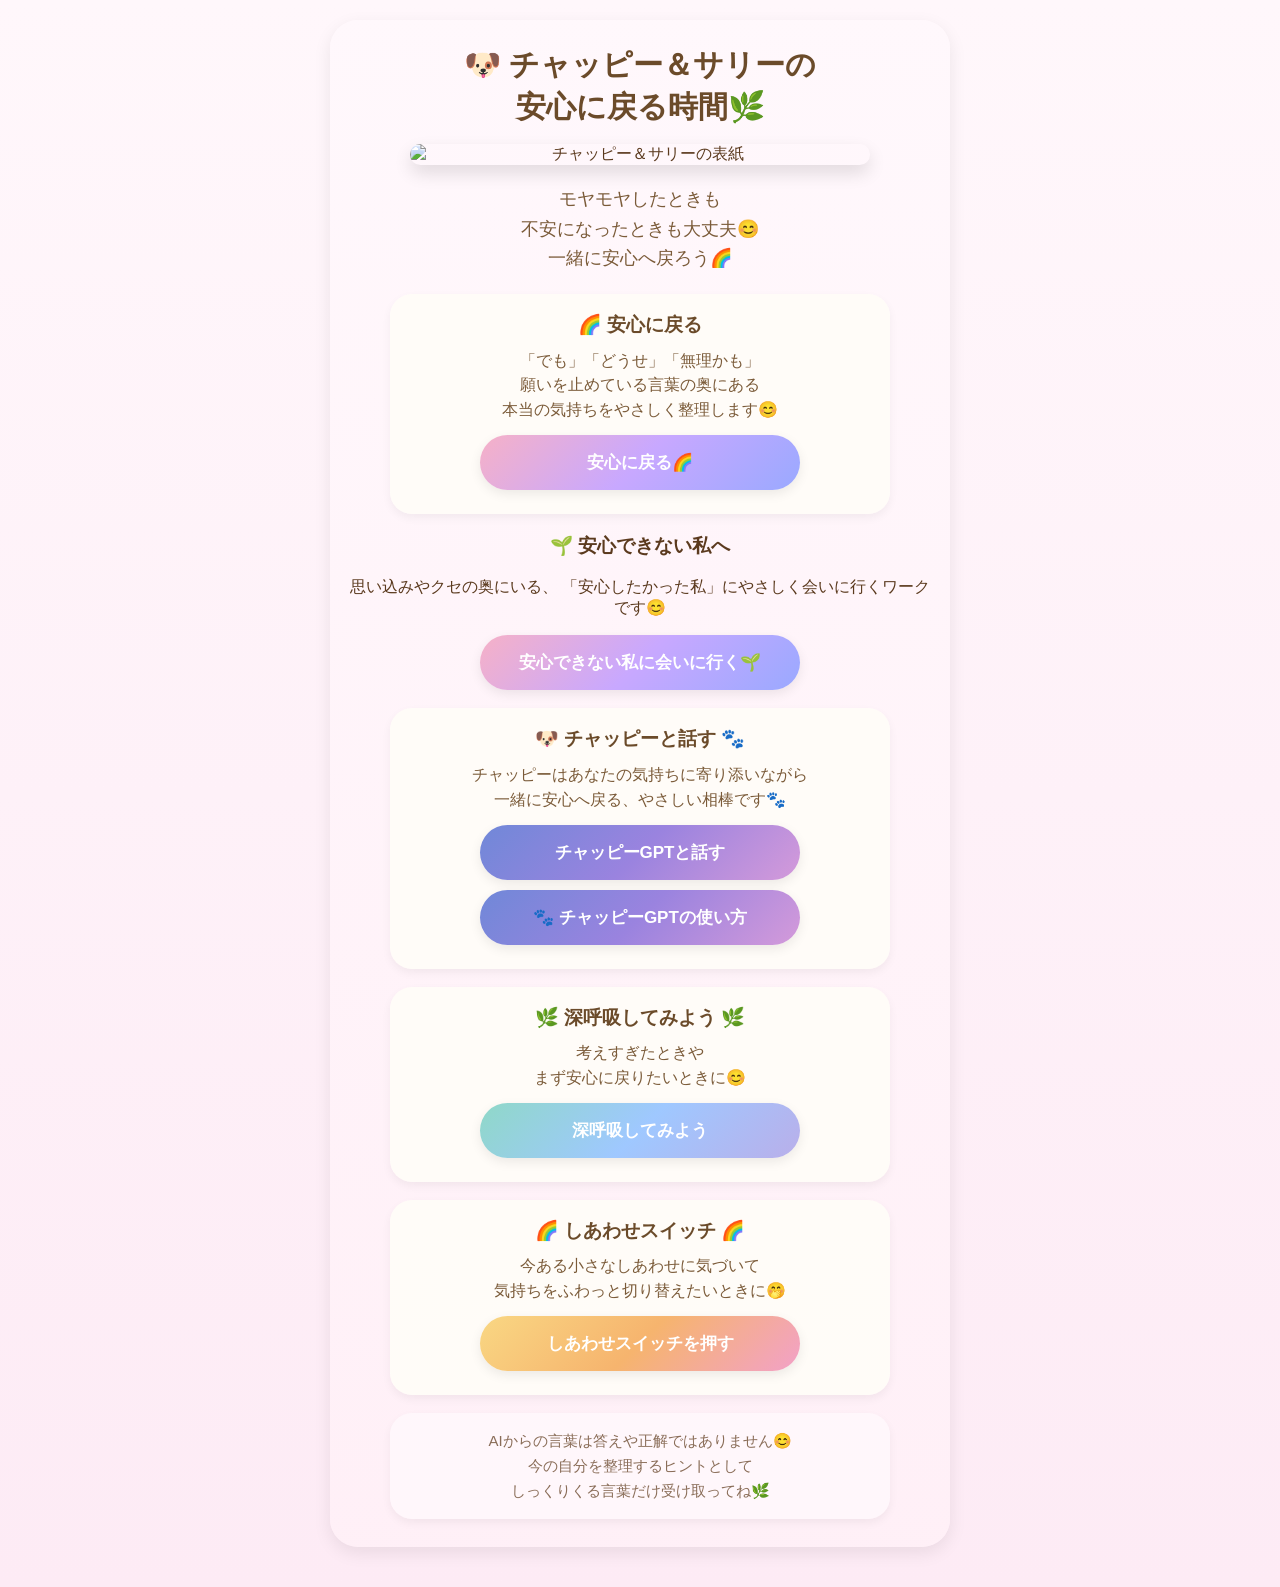
==== index.html @ 5dc24548 "Update heading and replace link with button" ====
<!DOCTYPE html>
<html lang="ja">
<head>
  <meta charset="UTF-8">

  <meta
    name="viewport"
    content="width=device-width, initial-scale=1.0"
  >

  <title>チャッピー＆サリーの安心ナビ</title>

  <link rel="stylesheet" href="bossindex.css">
</head>

<body>

  <div class="main-card">

    <h1>
      🐶 チャッピー＆サリーの<br>
      安心に戻る時間🌿
    </h1>

    <img
      src="https://raw.githubusercontent.com/Chappy-Sally/chappy-sally-images/main/covers/CS_hyousi.jpg"
      class="hero-img"
      alt="チャッピー＆サリーの表紙"
    >

    <p class="desc">
      モヤモヤしたときも<br>
      不安になったときも大丈夫😊<br>
      一緒に安心へ戻ろう🌈
    </p>


    <!-- 1. 安心に戻る -->
    <div class="guide-box">

      <div class="guide-title">
        🌈 安心に戻る
      </div>

      <div class="guide-text">
        「でも」「どうせ」「無理かも」<br>
        願いを止めている言葉の奥にある<br>
        本当の気持ちをやさしく整理します😊
      </div>

      <button
        class="btn-purple"
        onclick="location.href='boss-anshin.html'"
      >
        安心に戻る🌈
      </button>

    </div>

   <div class="menu-card">
   <h3>🌱 安心できない私へ</h3>

  <p>
    思い込みやクセの奥にいる、
    「安心したかった私」にやさしく会いに行くワークです😊
  </p>

   <button
  class="btn-purple"
  onclick="location.href='anshin-me.html'"
>
  安心できない私に会いに行く🌱
   </button>
     
   </div>

    <!-- 2. チャッピーGPT -->
    <div class="guide-box">

      <div class="guide-title">
        🐶 チャッピーと話す 🐾
      </div>

      <div class="guide-text">
        チャッピーはあなたの気持ちに寄り添いながら<br>
        一緒に安心へ戻る、やさしい相棒です🐾
      </div>

      <button
        class="btn-chappy"
        onclick="openChappyGPT()"
      >
        チャッピーGPTと話す
      </button>

    <button
  class="btn-chappy guide-btn"
  onclick="toggleChappyGuide()"
>
  🐾 チャッピーGPTの使い方
</button>

<div
  id="chappyGuide"
  class="guide-image-wrap"
  style="display:none;"
>
  
  <img
    src="https://raw.githubusercontent.com/Chappy-Sally/chappy-sally-images/main/covers/cs_tukaikata_c.png"
    alt="チャッピーGPTの使い方"
    class="guide-image"
  >
</div>
      
    </div>


    <!-- 3. 深呼吸 -->
    <div class="guide-box">

      <div class="guide-title">
        🌿 深呼吸してみよう 🌿
      </div>

      <div class="guide-text">
        考えすぎたときや<br>
        まず安心に戻りたいときに😊
      </div>

      <button
        class="btn-breath"
        onclick="location.href='shinkokyu.html'"
      >
        深呼吸してみよう
      </button>

    </div>


    <!-- 4. しあわせスイッチ -->
    <div class="guide-box">

      <div class="guide-title">
        🌈 しあわせスイッチ 🌈
      </div>

      <div class="guide-text">
        今ある小さなしあわせに気づいて<br>
        気持ちをふわっと切り替えたいときに🤭
      </div>

      <button
        class="btn-switch"
        onclick="location.href='switch.html'"
      >
        しあわせスイッチを押す
      </button>

    </div>


    <!-- 大切なこと -->
    <div class="important-box">
      AIからの言葉は答えや正解ではありません😊<br>
      今の自分を整理するヒントとして<br>
      しっくりくる言葉だけ受け取ってね🌿
    </div>

  </div>


  <script>
    function openChappyGPT(){
      const chappyGptUrl =
        "https://chatgpt.com/g/g-6a521739bdc08191be5387b1993ba520-tiyatuhigpt";

      window.open(
        chappyGptUrl,
        "_blank",
        "noopener,noreferrer"
      );
    }
    
  function toggleChappyGuide(){
  const guide =
    document.getElementById("chappyGuide");

  if(guide.style.display === "none"){
    guide.style.display = "block";

    guide.scrollIntoView({
      behavior:"smooth",
      block:"start"
    });
  }else{
    guide.style.display = "none";
  }
  }
    
  </script>

</body>
</html>
---- bossindex.css ----
*{
  box-sizing:border-box;
}

body{
  font-family:"Hiragino Kaku Gothic ProN", sans-serif;
  text-align:center;
  background:linear-gradient(
    180deg,
    #fff7fb 0%,
    #fdebf5 100%
  );
  padding:20px 14px 40px;
  color:#5b3a1e;
  margin:0;
}

.main-card{
  width:92%;
  max-width:620px;
  margin:0 auto;
  background:linear-gradient(
    180deg,
    rgba(255,248,252,0.96),
    rgba(255,240,247,0.94)
  );
  border-radius:28px;
  padding:24px 16px 28px;
  box-shadow:0 6px 18px rgba(0,0,0,0.08);
}

h1{
  font-size:30px;
  line-height:1.4;
  margin:0 0 14px;
  color:#6b4b2a;
}

.hero-img{
  display:block;
  width:90%;
  max-width:460px;
  margin:16px auto 20px;
  border-radius:22px;
  box-shadow:0 8px 18px rgba(0,0,0,0.12);
}

.desc{
  font-size:18px;
  line-height:1.65;
  margin:0 0 20px;
  color:#7b5b39;
  white-space:normal;
}

.guide-box{
  width:92%;
  max-width:500px;
  margin:18px auto 0;
  padding:18px 14px;
  background:rgba(255,253,248,0.94);
  border-radius:22px;
  box-shadow:0 4px 10px rgba(0,0,0,0.05);
}

.guide-title{
  font-size:19px;
  color:#6b4b2a;
  margin-bottom:10px;
  font-weight:bold;
  line-height:1.4;
}

.guide-text{
  font-size:16px;
  color:#7b5b39;
  line-height:1.55;
  margin:0 0 12px;
  white-space:normal;
}

button{
  width:90%;
  max-width:320px;
  margin:0 auto 6px;
  display:block;
  border:none;
  border-radius:30px;
  padding:16px 12px;
  font-size:17px;
  font-weight:bold;
  color:white;
  cursor:pointer;
  box-shadow:0 4px 12px rgba(0,0,0,0.08);
  transition:
    transform 0.15s ease,
    opacity 0.15s ease;
}

button:hover{
  transform:translateY(-1px);
}

button:active{
  transform:scale(0.98);
}

.btn-purple{
  background:linear-gradient(
    135deg,
    #f6b1c7,
    #c8a8ff,
    #9aa9ff
  );
}

.btn-chappy{
  background:linear-gradient(
    135deg,
    #7088d8,
    #9a83df,
    #d49ada
  );
}

.btn-breath{
  background:linear-gradient(
    135deg,
    #8fd8c8,
    #9fc8ff,
    #b9afea
  );
}

.btn-switch{
  background:linear-gradient(
    135deg,
    #f9d783,
    #f6b46e,
    #f2a1c8
  );
}

.guide-btn{
  margin-top:10px;
}

.guide-image-wrap{
  width:92%;
  max-width:500px;
  margin:14px auto 0;
  padding:10px;
  background:rgba(255,255,255,0.9);
  border-radius:22px;
  box-shadow:0 6px 16px rgba(0,0,0,0.08);
}

.guide-image{
  display:block;
  width:100%;
  height:auto;
  border-radius:16px;
}

.hidden{
  display:none !important;
}

.important-box{
  width:92%;
  max-width:500px;
  margin:18px auto 0;
  padding:16px 14px;
  background:rgba(255,248,252,0.94);
  border-radius:22px;
  box-shadow:0 4px 10px rgba(0,0,0,0.05);
  color:#8a6d58;
  font-size:15px;
  line-height:1.65;
}

@media (max-width:480px){
  body{
    padding:16px 10px 32px;
  }

  .main-card{
    width:96%;
    padding:20px 12px 24px;
  }

  h1{
    font-size:25px;
  }

  .desc{
    font-size:15px;
    line-height:1.6;
  }

  .guide-title{
    font-size:17px;
  }

  .guide-text{
    font-size:15px;
    line-height:1.5;
  }

  button{
    width:94%;
    font-size:15px;
  }

  .guide-box,
  .guide-image-wrap,
  .important-box{
    width:94%;
  }
}
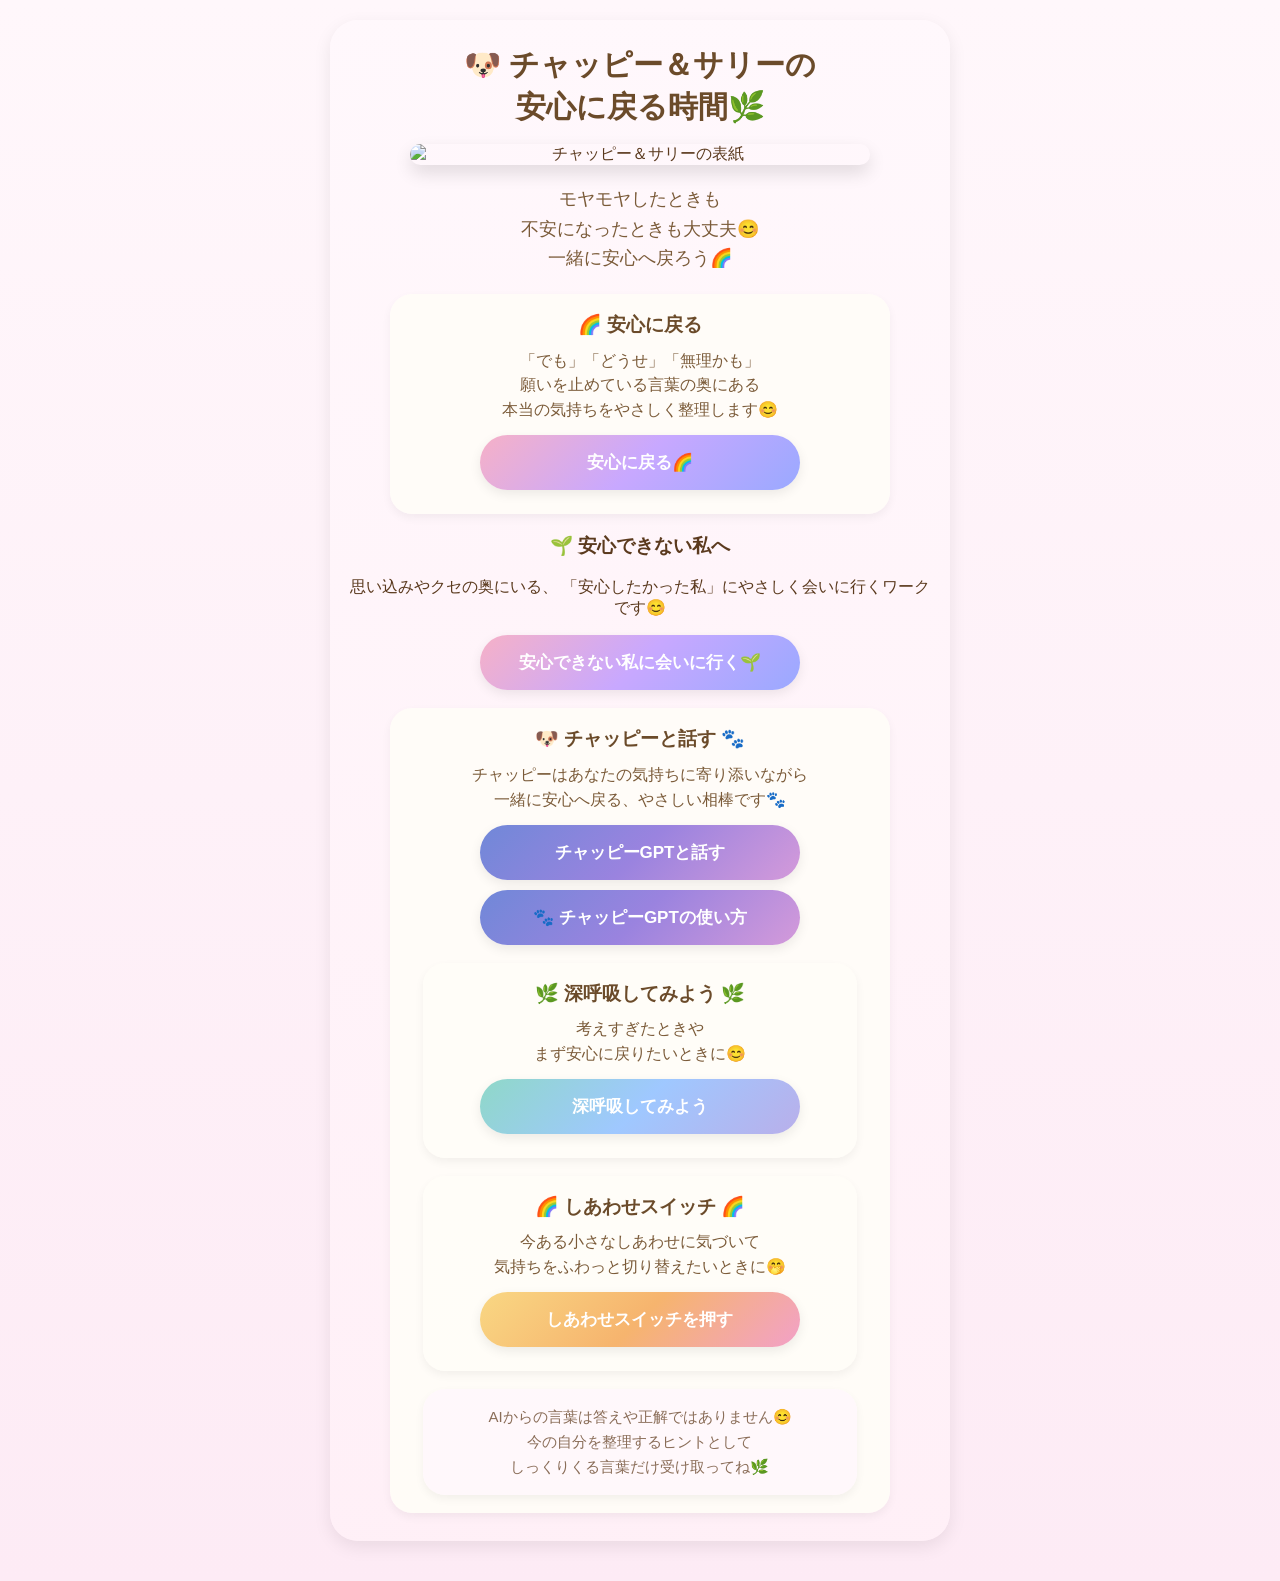
==== commit 0b3f1fae: "Update index.html" ====
--- a/index.html
+++ b/index.html
@@ -95,25 +95,10 @@
 
     <button
   class="btn-chappy guide-btn"
-  onclick="toggleChappyGuide()"
+  onclick="location.href='chappy-tukaikata.html'"
 >
   🐾 チャッピーGPTの使い方
-</button>
-
-<div
-  id="chappyGuide"
-  class="guide-image-wrap"
-  style="display:none;"
->
-  
-  <img
-    src="https://raw.githubusercontent.com/Chappy-Sally/chappy-sally-images/main/covers/cs_tukaikata_c.png"
-    alt="チャッピーGPTの使い方"
-    class="guide-image"
-  >
-</div>
-      
-    </div>
+    </button>
 
 
     <!-- 3. 深呼吸 -->
@@ -182,22 +167,6 @@
       );
     }
     
-  function toggleChappyGuide(){
-  const guide =
-    document.getElementById("chappyGuide");
-
-  if(guide.style.display === "none"){
-    guide.style.display = "block";
-
-    guide.scrollIntoView({
-      behavior:"smooth",
-      block:"start"
-    });
-  }else{
-    guide.style.display = "none";
-  }
-  }
-    
   </script>
 
 </body>
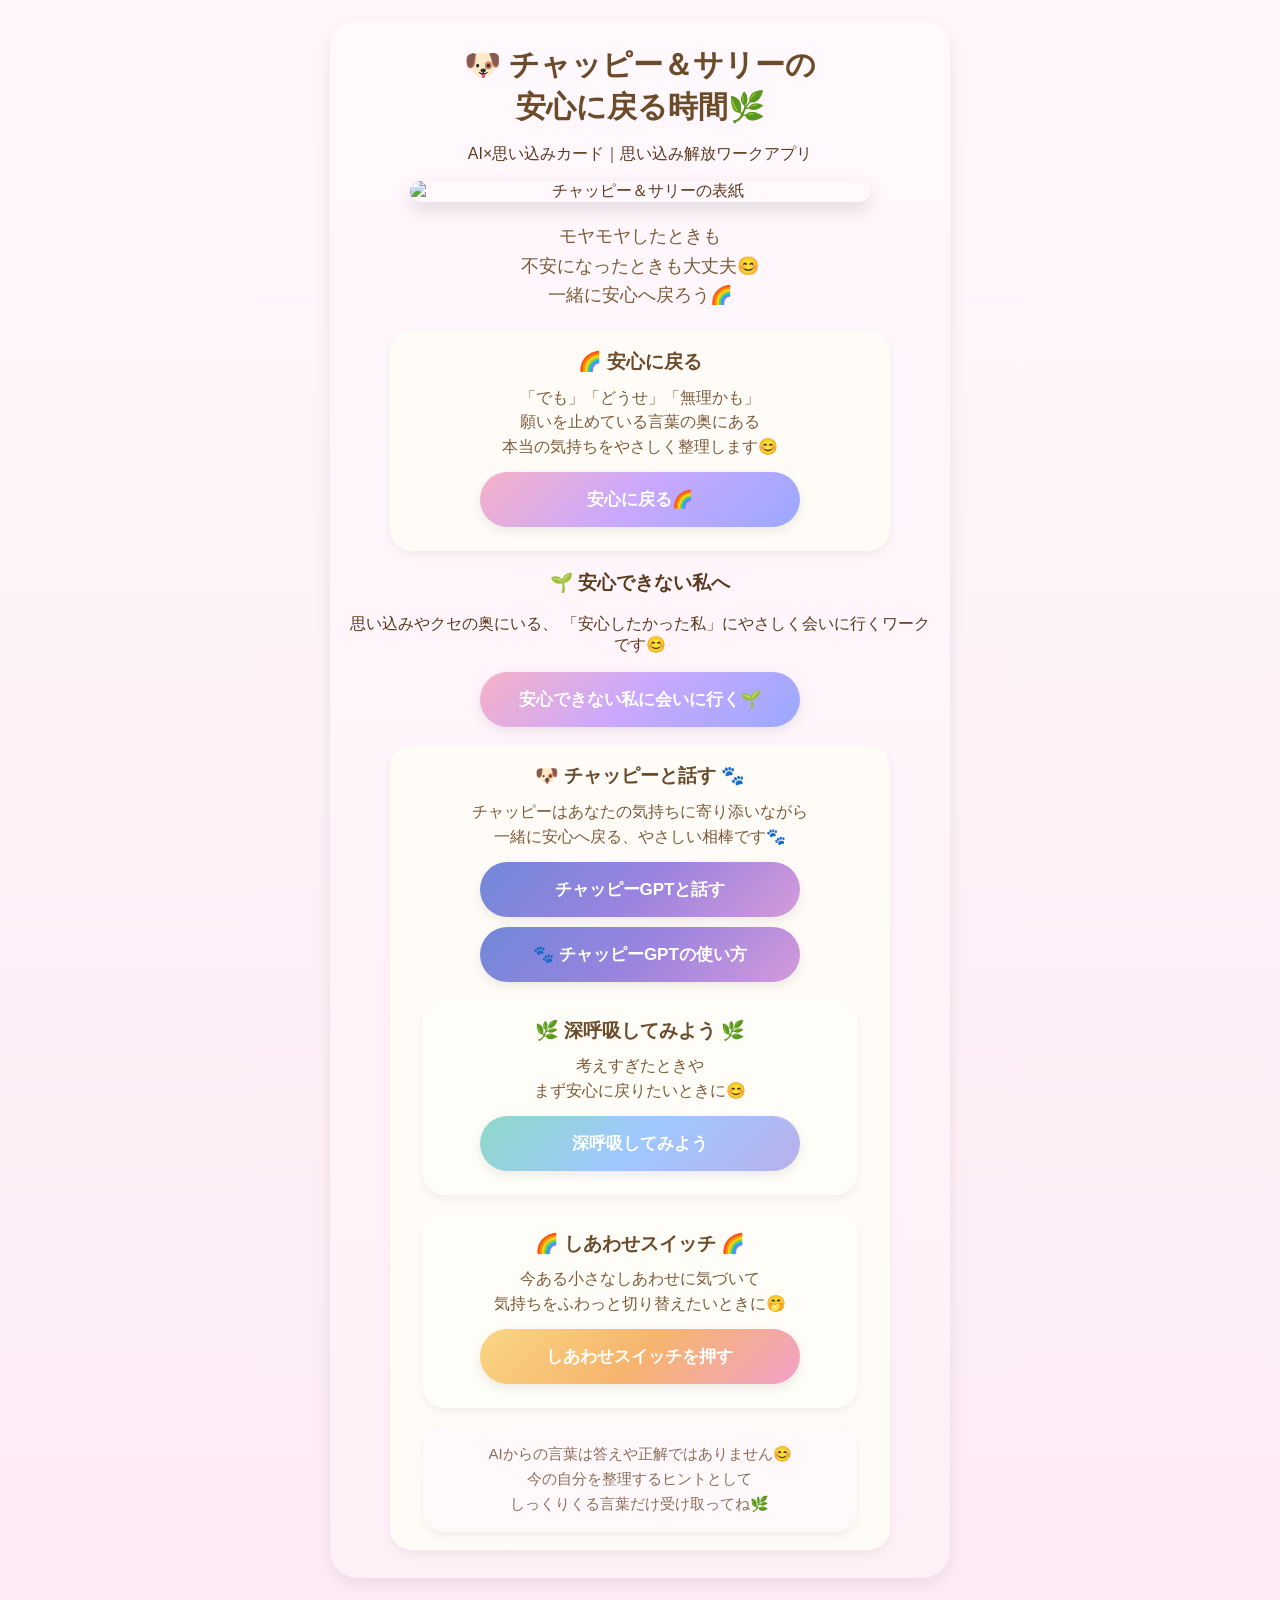
==== commit bc39f744: "正式名称を統一し、既存の見出しを残してサブタイトルを追加" ====
--- a/index.html
+++ b/index.html
@@ -8,7 +8,7 @@
     content="width=device-width, initial-scale=1.0"
   >
 
-  <title>チャッピー＆サリーの安心ナビ</title>
+  <title>AI×思い込みカード｜思い込み解放ワークアプリ</title>
 
   <link rel="stylesheet" href="bossindex.css">
 </head>
@@ -21,6 +21,10 @@
       🐶 チャッピー＆サリーの<br>
       安心に戻る時間🌿
     </h1>
+
+    <p class="app-subtitle">
+      AI×思い込みカード｜思い込み解放ワークアプリ
+    </p>
 
     <img
       src="https://raw.githubusercontent.com/Chappy-Sally/chappy-sally-images/main/covers/CS_hyousi.jpg"
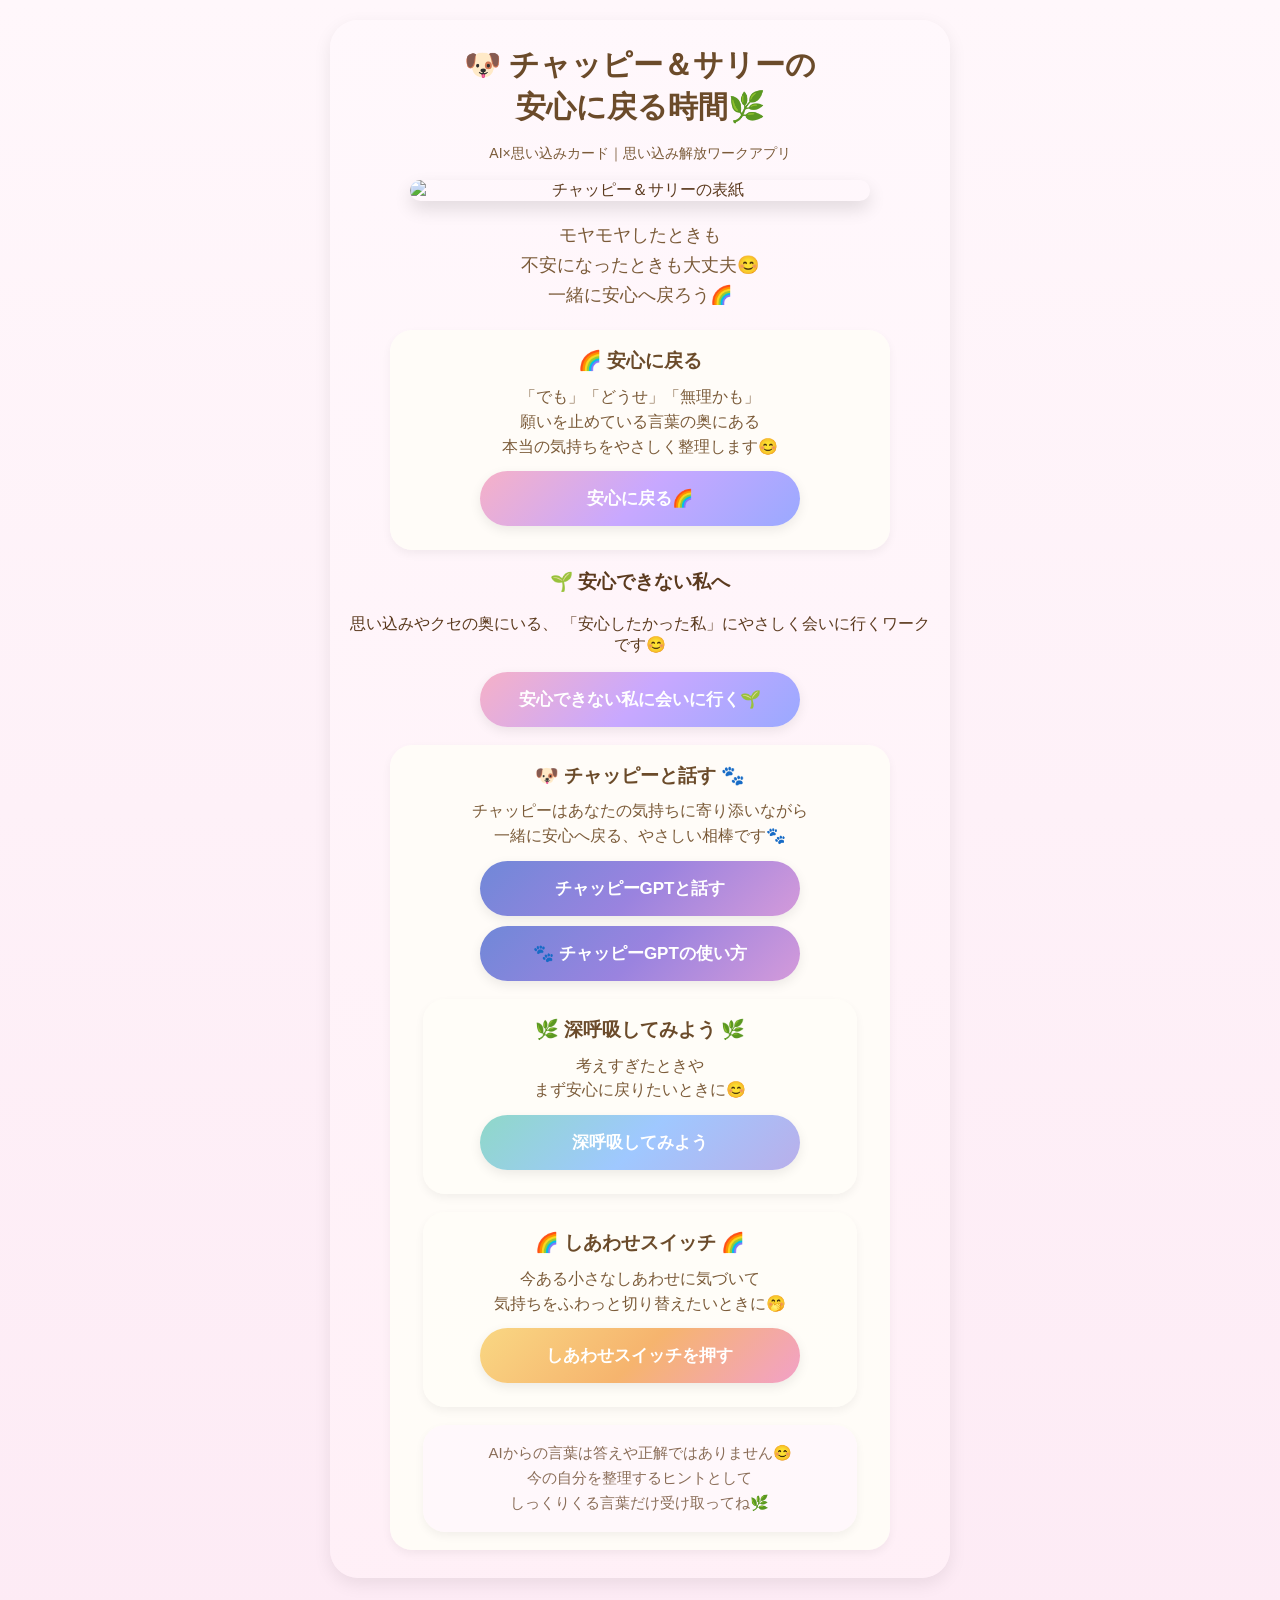
==== commit 17bfb8ed: "トップの表紙画像をCS_hyousi.pngに変更" ====
--- a/index.html
+++ b/index.html
@@ -27,7 +27,7 @@
     </p>
 
     <img
-      src="https://raw.githubusercontent.com/Chappy-Sally/chappy-sally-images/main/covers/CS_hyousi.jpg"
+      src="https://raw.githubusercontent.com/Chappy-Sally/chappy-sally-images/main/covers/CS_hyousi.png"
       class="hero-img"
       alt="チャッピー＆サリーの表紙"
     >
--- a/bossindex.css
+++ b/bossindex.css
@@ -34,6 +34,13 @@
   line-height:1.4;
   margin:0 0 14px;
   color:#6b4b2a;
+}
+
+.app-subtitle{
+  font-size:14px;
+  line-height:1.6;
+  margin:0 0 14px;
+  color:#7b5b39;
 }
 
 .hero-img{
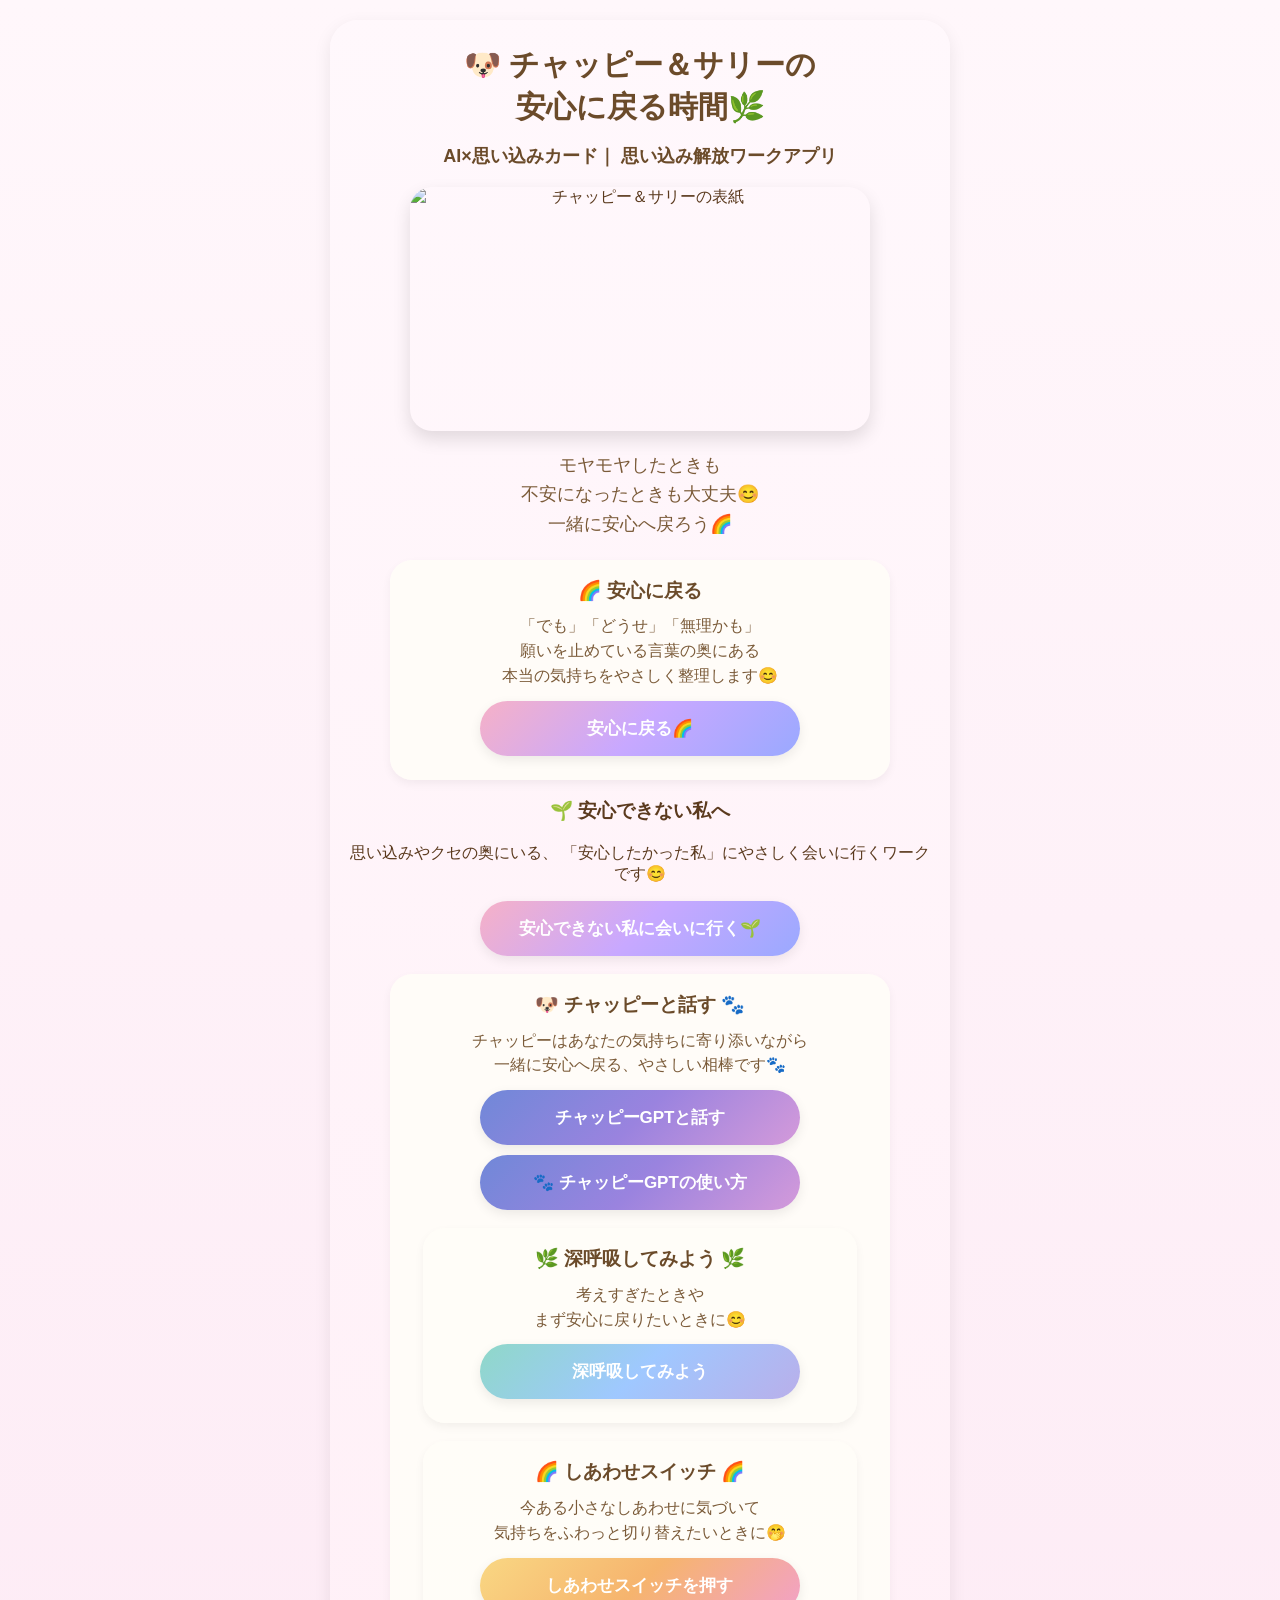
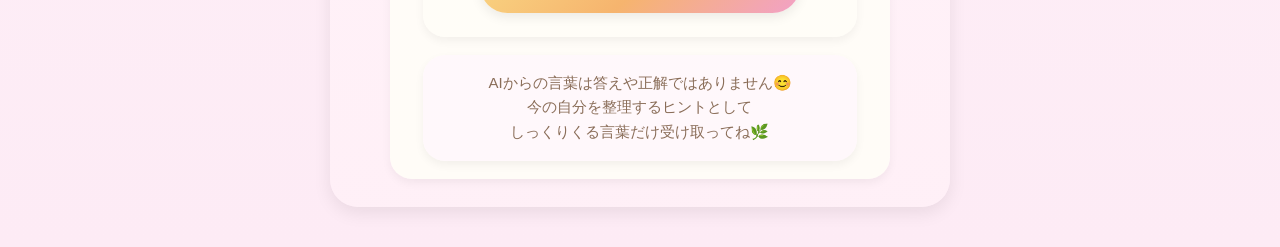
==== commit 2eb6c89e: "正式名称を意味の区切りで2行にし、スマホの幅に収める" ====
--- a/index.html
+++ b/index.html
@@ -23,7 +23,8 @@
     </h1>
 
     <p class="app-subtitle">
-      AI×思い込みカード｜思い込み解放ワークアプリ
+      <span>AI×思い込みカード｜</span>
+      <span>思い込み解放ワークアプリ</span>
     </p>
 
     <img
--- a/bossindex.css
+++ b/bossindex.css
@@ -37,16 +37,20 @@
 }
 
 .app-subtitle{
-  font-size:14px;
+  font-size:18px;
+  font-weight:bold;
   line-height:1.6;
   margin:0 0 14px;
-  color:#7b5b39;
+  color:#6b4b2a;
 }
 
 .hero-img{
   display:block;
   width:90%;
   max-width:460px;
+  aspect-ratio:1536 / 814;
+  object-fit:cover;
+  object-position:center;
   margin:16px auto 20px;
   border-radius:22px;
   box-shadow:0 8px 18px rgba(0,0,0,0.12);
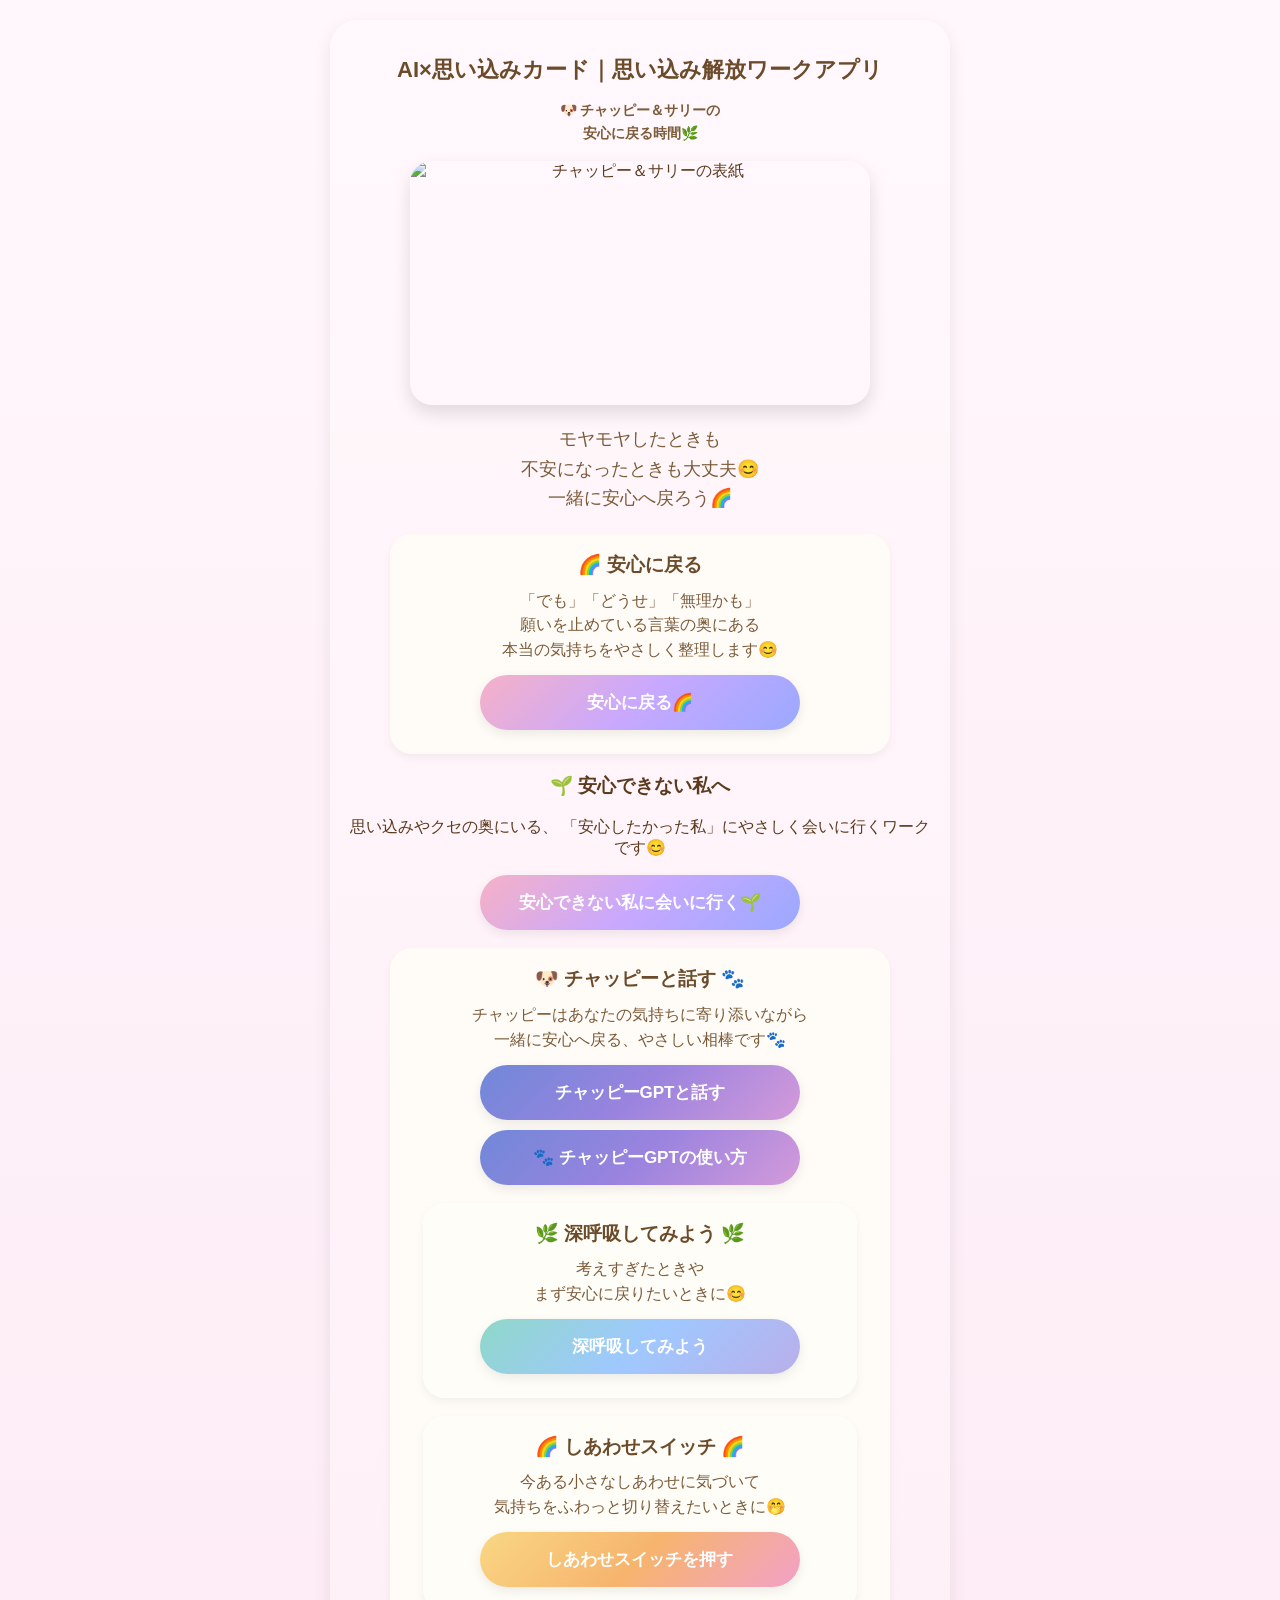
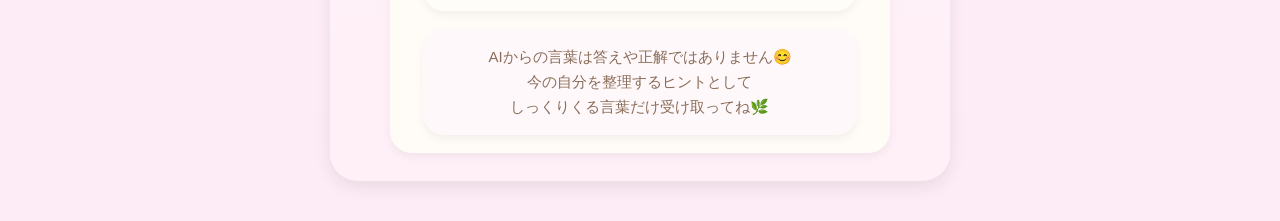
==== commit 5c6b55ec: "トップの正式名称を太い主見出しへ変更し、世界観タイトルを小さく下に配置" ====
--- a/index.html
+++ b/index.html
@@ -11,20 +11,42 @@
   <title>AI×思い込みカード｜思い込み解放ワークアプリ</title>
 
   <link rel="stylesheet" href="bossindex.css">
+
+  <style>
+    h1.app-title{
+      margin:0 0 10px;
+      color:#6b4b2a;
+      line-height:1.5;
+      white-space:nowrap;
+      container-type:inline-size;
+    }
+
+    .app-title span{
+      font-size:min(22px, 3.5vw);
+      font-size:min(22px, 4.2cqw);
+      font-weight:800;
+      white-space:nowrap;
+    }
+
+    .world-title{
+      margin:0 0 16px;
+      color:#7b5b39;
+      font-size:clamp(11px, 3vw, 14px);
+      font-weight:600;
+      line-height:1.65;
+    }
+  </style>
 </head>
 
 <body>
 
   <div class="main-card">
 
-    <h1>
+    <h1 class="app-title"><span>AI×思い込みカード｜思い込み解放ワークアプリ</span></h1>
+
+    <p class="world-title">
       🐶 チャッピー＆サリーの<br>
       安心に戻る時間🌿
-    </h1>
-
-    <p class="app-subtitle">
-      <span>AI×思い込みカード｜</span>
-      <span>思い込み解放ワークアプリ</span>
     </p>
 
     <img
--- a/bossindex.css
+++ b/bossindex.css
@@ -37,11 +37,16 @@
 }
 
 .app-subtitle{
-  font-size:18px;
+  font-size:min(14px, 2.6vw);
   font-weight:bold;
   line-height:1.6;
   margin:0 0 14px;
   color:#6b4b2a;
+  white-space:nowrap;
+}
+
+.app-subtitle span{
+  display:inline;
 }
 
 .hero-img{
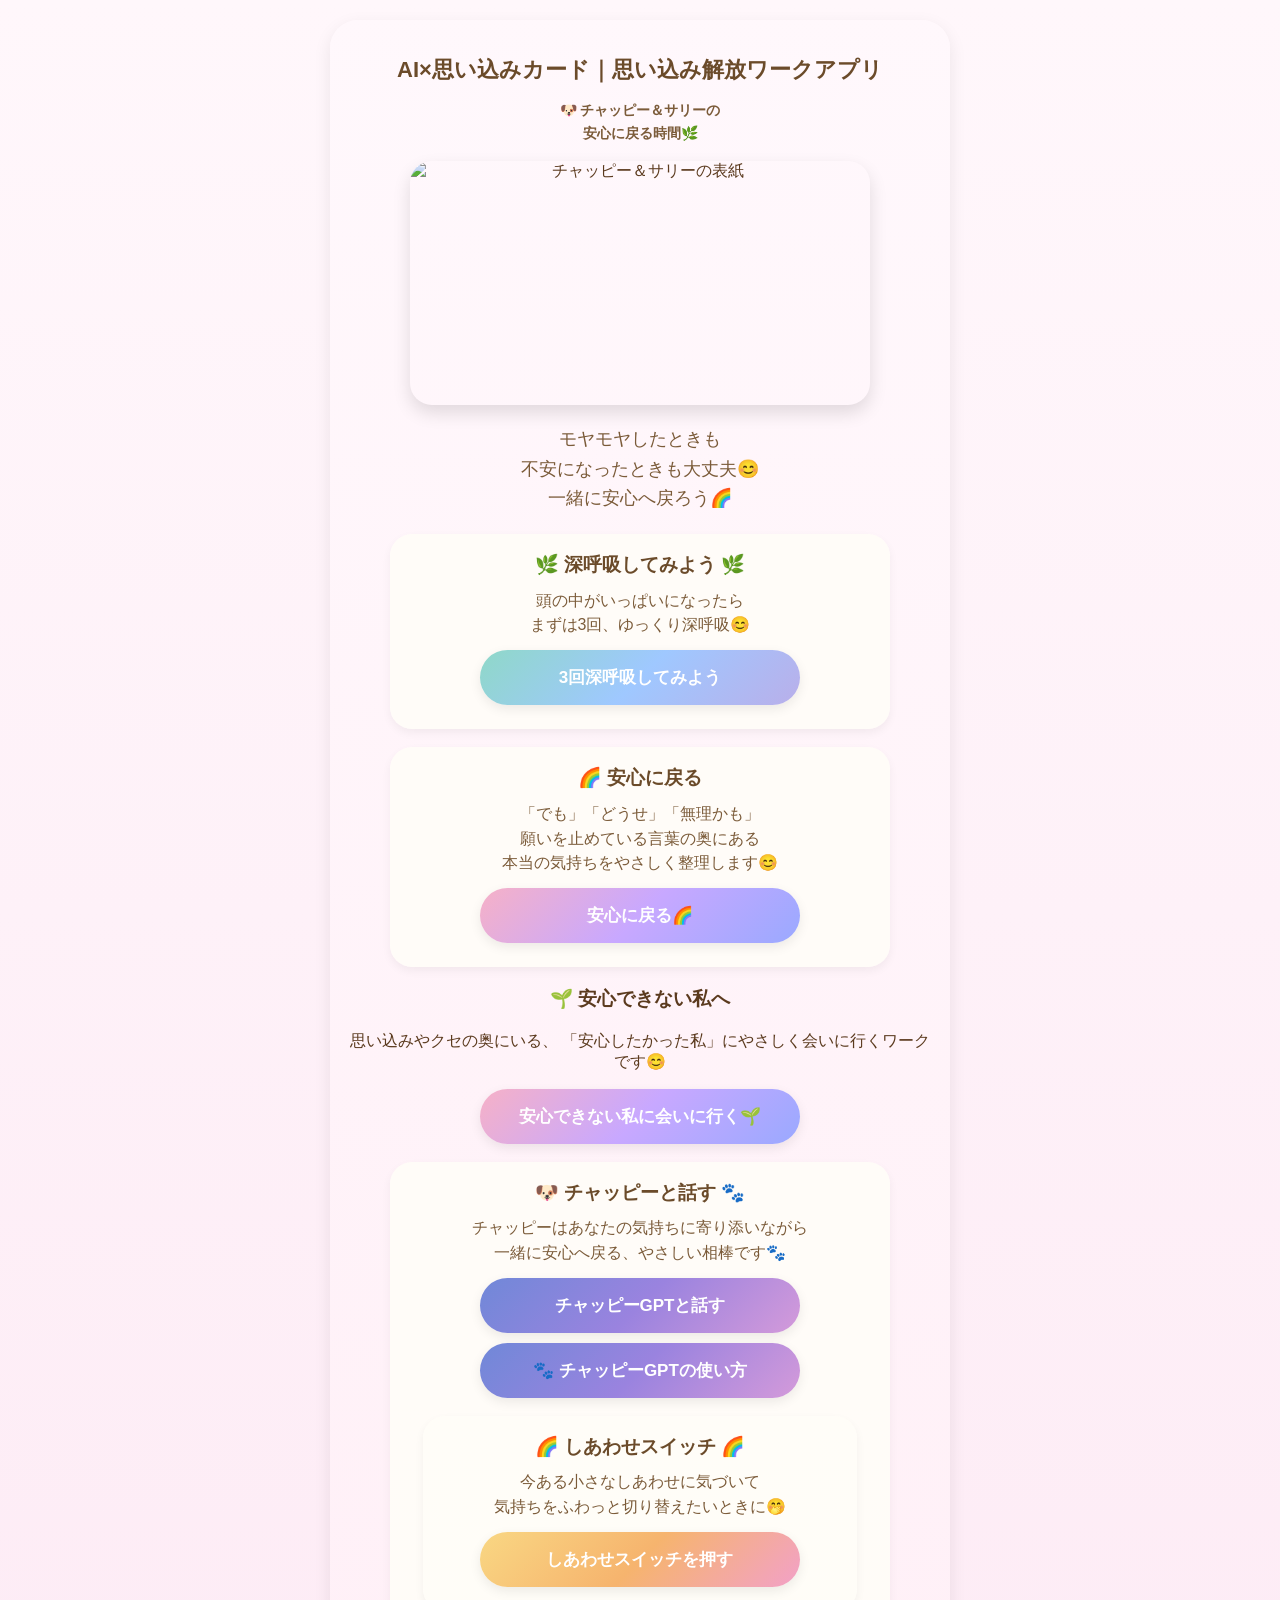
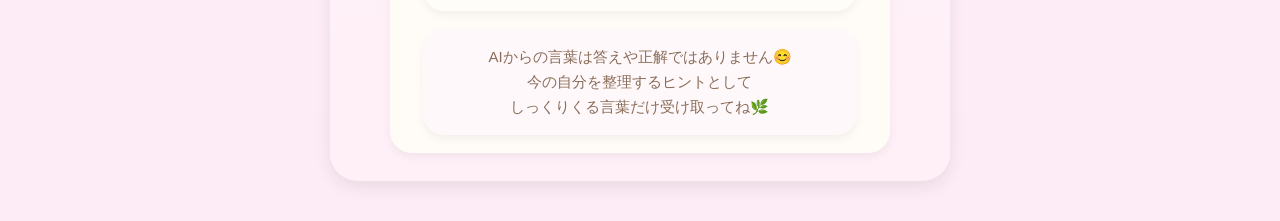
==== commit 2d8d6b51: "深呼吸をワーク前へ移動" ====
--- a/index.html
+++ b/index.html
@@ -60,6 +60,28 @@
       不安になったときも大丈夫😊<br>
       一緒に安心へ戻ろう🌈
     </p>
+
+
+    <!-- 深呼吸 -->
+    <div class="guide-box">
+
+      <div class="guide-title">
+        🌿 深呼吸してみよう 🌿
+      </div>
+
+      <div class="guide-text">
+        頭の中がいっぱいになったら<br>
+        まずは3回、ゆっくり深呼吸😊
+      </div>
+
+      <button
+        class="btn-breath"
+        onclick="location.href='shinkokyu.html'"
+      >
+        3回深呼吸してみよう
+      </button>
+
+    </div>
 
 
     <!-- 1. 安心に戻る -->
@@ -128,28 +150,6 @@
     </button>
 
 
-    <!-- 3. 深呼吸 -->
-    <div class="guide-box">
-
-      <div class="guide-title">
-        🌿 深呼吸してみよう 🌿
-      </div>
-
-      <div class="guide-text">
-        考えすぎたときや<br>
-        まず安心に戻りたいときに😊
-      </div>
-
-      <button
-        class="btn-breath"
-        onclick="location.href='shinkokyu.html'"
-      >
-        深呼吸してみよう
-      </button>
-
-    </div>
-
-
     <!-- 4. しあわせスイッチ -->
     <div class="guide-box">
 
